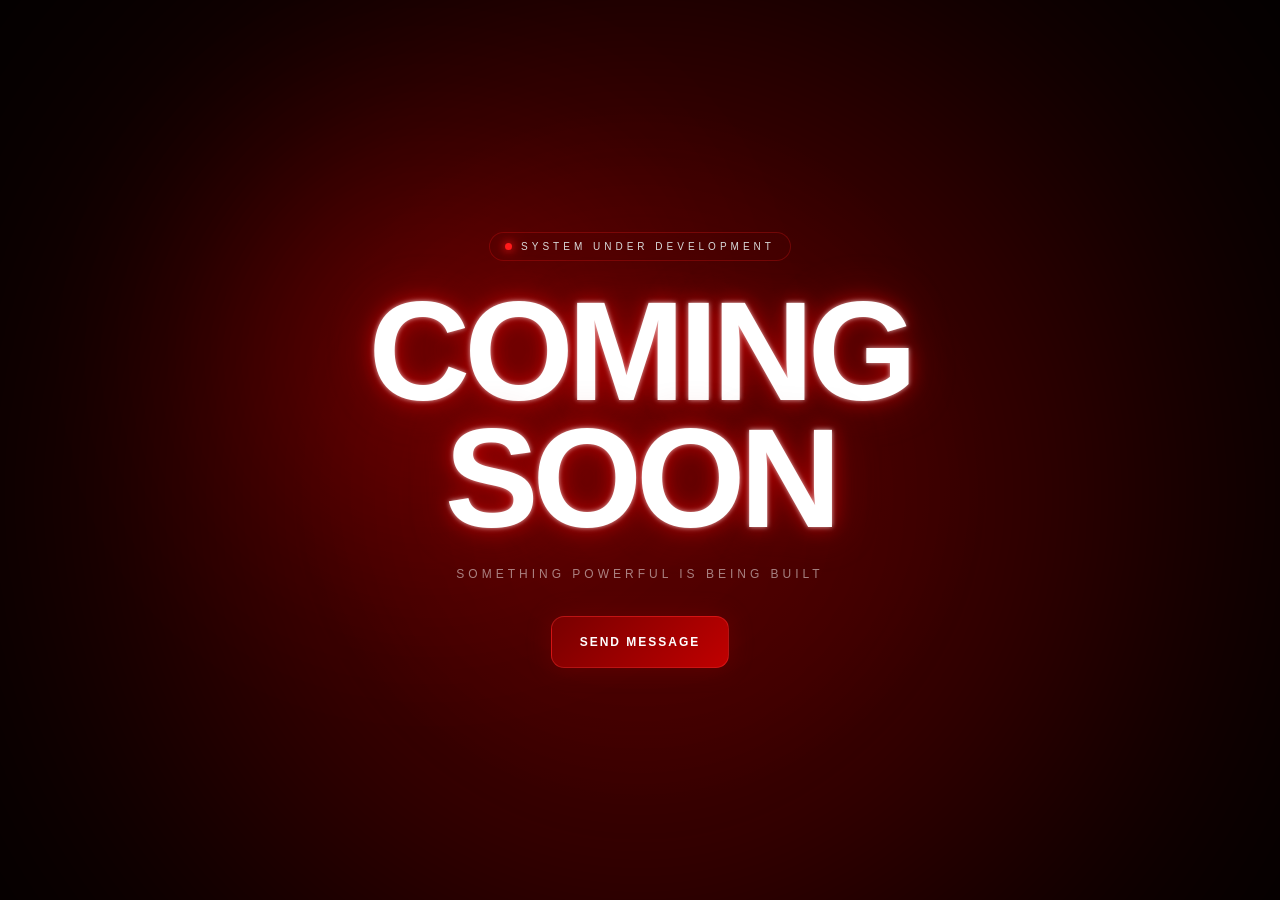
==== index.html @ 9e968688 "Rename Index.html to index.html" ====
<!DOCTYPE html>
<html lang="en">
<head>
  <meta charset="UTF-8">
  <meta name="viewport" content="width=device-width, initial-scale=1.0">

  <title>Coming Soon</title>

  <style>
    * {
      margin: 0;
      padding: 0;
      box-sizing: border-box;
    }

    :root {
      --red: #b00000;
      --bright-red: #ff1a1a;
      --dark: #030000;
    }

    body {
      min-height: 100vh;
      overflow: hidden;
      background: #030000;
      color: white;
      font-family: Arial, Helvetica, sans-serif;
    }

    /* =========================
       BACKGROUND
    ========================== */

    .background {
      position: fixed;
      inset: 0;
      overflow: hidden;

      background:
        radial-gradient(
          circle at 50% 50%,
          rgba(130, 0, 0, .3),
          transparent 45%
        ),
        #030000;
    }

    .background::before {
      content: "";

      position: absolute;

      width: 90vw;
      height: 90vw;

      max-width: 1000px;
      max-height: 1000px;

      left: 50%;
      top: 55%;

      transform: translate(-50%, -50%);

      background: rgba(150, 0, 0, .45);

      filter: blur(150px);

      border-radius: 50%;

      animation: pulse 5s ease-in-out infinite;
    }

    .background::after {
      content: "";

      position: absolute;

      width: 350px;
      height: 350px;

      background: rgba(255, 0, 0, .25);

      filter: blur(120px);

      border-radius: 50%;

      left: 20%;
      top: 20%;

      animation: moveGlow 12s ease-in-out infinite alternate;
    }

    @keyframes pulse {

      0%, 100% {
        opacity: .55;
        transform:
          translate(-50%, -50%)
          scale(.9);
      }

      50% {
        opacity: .9;
        transform:
          translate(-50%, -50%)
          scale(1.1);
      }
    }

    @keyframes moveGlow {

      0% {
        transform: translate(0, 0);
      }

      50% {
        transform: translate(300px, 100px);
      }

      100% {
        transform: translate(-100px, 300px);
      }
    }


    /* =========================
       PARTICLES
    ========================== */

    .particles {
      position: fixed;
      inset: 0;

      pointer-events: none;

      z-index: 2;
    }

    .particle {
      position: absolute;

      width: 2px;
      height: 2px;

      border-radius: 50%;

      background: #ff2222;

      box-shadow:
        0 0 8px #ff0000;

      animation:
        float linear infinite;

      opacity: 0;
    }

    @keyframes float {

      0% {
        transform:
          translateY(110vh)
          scale(.5);

        opacity: 0;
      }

      10% {
        opacity: .7;
      }

      90% {
        opacity: .4;
      }

      100% {
        transform:
          translateY(-10vh)
          scale(1.5);

        opacity: 0;
      }
    }


    /* =========================
       MAIN CONTENT
    ========================== */

    .container {

      position: relative;

      z-index: 5;

      min-height: 100vh;

      display: flex;

      align-items: center;
      justify-content: center;

      text-align: center;

      padding: 20px;
    }

    .content {

      position: relative;

      width: 100%;

      max-width: 900px;

      padding: 40px 20px;
    }


    /* =========================
       STATUS
    ========================== */

    .status {

      display: inline-flex;

      align-items: center;

      gap: 9px;

      padding: 8px 15px;

      margin-bottom: 28px;

      border: 1px solid
        rgba(255, 30, 30, .25);

      border-radius: 100px;

      background:
        rgba(80, 0, 0, .18);

      backdrop-filter: blur(15px);

      color: #d9d9d9;

      font-size: 10px;

      letter-spacing: 4px;

      text-transform: uppercase;
    }

    .status-dot {

      width: 7px;
      height: 7px;

      border-radius: 50%;

      background: var(--bright-red);

      box-shadow:
        0 0 8px var(--bright-red),
        0 0 18px var(--bright-red);

      animation: blink 1.5s infinite;
    }

    @keyframes blink {

      0%, 100% {
        opacity: 1;
      }

      50% {
        opacity: .3;
      }
    }


    /* =========================
       TITLE
    ========================== */

    h1 {

      position: relative;

      font-size:
        clamp(55px, 11vw, 145px);

      line-height: .9;

      font-weight: 900;

      letter-spacing: -6px;

      text-transform: uppercase;

      color: white;

      text-shadow:
        0 0 5px rgba(255,255,255,.7),
        0 0 20px rgba(255,0,0,.55),
        0 0 45px rgba(180,0,0,.45);

      animation:
        titleGlow 4s ease-in-out infinite;
    }

    @keyframes titleGlow {

      0%, 100% {

        text-shadow:
          0 0 5px rgba(255,255,255,.7),
          0 0 20px rgba(255,0,0,.5),
          0 0 45px rgba(180,0,0,.4);
      }

      50% {

        text-shadow:
          0 0 8px rgba(255,255,255,.9),
          0 0 30px rgba(255,0,0,.8),
          0 0 75px rgba(180,0,0,.7);
      }
    }


    /* =========================
       SUBTITLE
    ========================== */

    .subtitle {

      margin-top: 25px;

      color:
        rgba(255,255,255,.5);

      font-size: 12px;

      letter-spacing: 4px;

      text-transform: uppercase;
    }


    /* =========================
       SEND MESSAGE BUTTON
    ========================== */

    .open-button {

      position: relative;

      margin-top: 35px;

      height: 52px;

      padding: 0 28px;

      border-radius: 13px;

      border:
        1px solid
        rgba(255,50,50,.4);

      background:
        linear-gradient(
          135deg,
          #780000,
          #c00000
        );

      color: white;

      font-size: 12px;

      font-weight: 800;

      letter-spacing: 2px;

      cursor: pointer;

      box-shadow:
        0 0 25px
        rgba(180,0,0,.25);

      transition:
        .25s ease;

      overflow: hidden;
    }

    .open-button:hover {

      transform:
        translateY(-3px);

      box-shadow:
        0 0 35px
        rgba(255,0,0,.4);
    }

    .open-button:active {

      transform:
        scale(.97);
    }


    /* =========================
       MODAL OVERLAY
    ========================== */

    .modal {

      position: fixed;

      inset: 0;

      z-index: 50;

      display: flex;

      align-items: center;
      justify-content: center;

      padding: 20px;

      background:
        rgba(0,0,0,.62);

      backdrop-filter:
        blur(15px);

      -webkit-backdrop-filter:
        blur(15px);

      opacity: 0;

      visibility: hidden;

      pointer-events: none;

      transition:
        opacity .3s ease,
        visibility .3s ease;
    }

    .modal.active {

      opacity: 1;

      visibility: visible;

      pointer-events: auto;
    }


    /* =========================
       MODAL CARD
    ========================== */

    .modal-card {

      position: relative;

      width: 100%;

      max-width: 460px;

      padding: 30px;

      border-radius: 23px;

      background:
        linear-gradient(
          145deg,
          rgba(55,0,0,.8),
          rgba(8,0,0,.9)
        );

      border:
        1px solid
        rgba(255,40,40,.25);

      backdrop-filter:
        blur(30px);

      -webkit-backdrop-filter:
        blur(30px);

      box-shadow:

        0 0 60px
        rgba(150,0,0,.25),

        0 25px 80px
        rgba(0,0,0,.6);

      transform:
        translateY(25px)
        scale(.96);

      transition:
        transform .35s ease;
    }

    .modal.active .modal-card {

      transform:
        translateY(0)
        scale(1);
    }


    /* =========================
       CLOSE BUTTON
    ========================== */

    .close-button {

      position: absolute;

      right: 15px;
      top: 15px;

      width: 35px;
      height: 35px;

      border-radius: 10px;

      border:
        1px solid
        rgba(255,255,255,.08);

      background:
        rgba(255,255,255,.04);

      color:
        rgba(255,255,255,.7);

      font-size: 20px;

      cursor: pointer;

      transition:
        .2s ease;
    }

    .close-button:hover {

      background:
        rgba(180,0,0,.3);

      color: white;

      border-color:
        rgba(255,50,50,.35);
    }


    /* =========================
       MODAL HEADER
    ========================== */

    .modal-icon {

      width: 52px;
      height: 52px;

      margin-bottom: 17px;

      display: flex;

      align-items: center;
      justify-content: center;

      border-radius: 15px;

      background:
        rgba(150,0,0,.2);

      border:
        1px solid
        rgba(255,40,40,.2);

      box-shadow:
        0 0 25px
        rgba(255,0,0,.15);

      font-size: 23px;
    }

    .modal-card h2 {

      font-size: 24px;

      margin-bottom: 8px;

      font-weight: 800;
    }

    .modal-description {

      color:
        rgba(255,255,255,.42);

      font-size: 12px;

      line-height: 1.6;

      margin-bottom: 24px;
    }


    /* =========================
       INPUTS
    ========================== */

    .input-group {

      text-align: left;

      margin-bottom: 15px;
    }

    .input-group label {

      display: block;

      margin-bottom: 7px;

      font-size: 9px;

      color:
        rgba(255,255,255,.4);

      letter-spacing: 2px;

      text-transform: uppercase;
    }

    input,
    textarea {

      width: 100%;

      border: 1px solid
        rgba(255,255,255,.08);

      outline: none;

      border-radius: 12px;

      background:
        rgba(0,0,0,.35);

      color: white;

      font-family: inherit;

      transition:
        .25s ease;
    }

    input {

      height: 47px;

      padding: 0 14px;
    }

    textarea {

      height: 110px;

      padding: 13px 14px;

      resize: none;
    }

    input::placeholder,
    textarea::placeholder {

      color:
        rgba(255,255,255,.2);
    }

    input:focus,
    textarea:focus {

      border-color:
        rgba(255,30,30,.5);

      box-shadow:
        0 0 20px
        rgba(180,0,0,.12);

      background:
        rgba(30,0,0,.4);
    }


    /* =========================
       SEND BUTTON
    ========================== */

    .send-button {

      width: 100%;

      height: 49px;

      margin-top: 4px;

      border-radius: 12px;

      border:
        1px solid
        rgba(255,60,60,.4);

      background:
        linear-gradient(
          135deg,
          #850000,
          #d00000
        );

      color: white;

      font-weight: 800;

      font-size: 11px;

      letter-spacing: 2px;

      cursor: pointer;

      transition:
        .25s ease;
    }

    .send-button:hover {

      transform:
        translateY(-2px);

      box-shadow:
        0 0 30px
        rgba(220,0,0,.35);
    }

    .send-button:active {

      transform:
        scale(.98);
    }


    /* =========================
       RESULT
    ========================== */

    .result {

      min-height: 18px;

      margin-top: 12px;

      font-size: 10px;

      color:
        rgba(255,255,255,.4);
    }

    .result.success {

      color:
        #ff5555;
    }

    .result.error {

      color:
        #ff2222;
    }


    /* =========================
       MOBILE
    ========================== */

    @media (max-width: 600px) {

      .content {
        padding: 30px 10px;
      }

      h1 {

        font-size:
          clamp(48px, 15vw, 80px);

        letter-spacing: -3px;
      }

      .subtitle {

        font-size: 9px;

        letter-spacing: 3px;
      }

      .modal {

        padding: 14px;
      }

      .modal-card {

        padding: 25px 20px;

        border-radius: 20px;
      }

      .modal-card h2 {

        font-size: 21px;
      }
    }
  </style>
</head>

<body>

  <!-- Background -->
  <div class="background"></div>

  <!-- Particles -->
  <div
    class="particles"
    id="particles">
  </div>


  <!-- Main -->
  <main class="container">

    <div class="content">

      <div class="status">

        <span class="status-dot"></span>

        System Under Development

      </div>


      <h1>
        Coming Soon
      </h1>


      <p class="subtitle">
        Something powerful is being built
      </p>


      <!-- Open Modal -->
      <button
        class="open-button"
        onclick="openModal()">

        SEND MESSAGE

      </button>

    </div>

  </main>


  <!-- =========================
       MESSAGE MODAL
  ========================== -->

  <div
    class="modal"
    id="messageModal">

    <div class="modal-card">

      <!-- Close -->
      <button
        class="close-button"
        onclick="closeModal()"
        aria-label="Close">

        ×

      </button>


      <div class="modal-icon">
        ✦
      </div>


      <h2>
        Send a Message
      </h2>


      <p class="modal-description">

        Write your message below and
        send it directly.

      </p>


      <!-- Name -->
      <div class="input-group">

        <label>
          Name
        </label>

        <input
          id="username"
          type="text"
          maxlength="50"
          placeholder="Enter your name...">

      </div>


      <!-- Message -->
      <div class="input-group">

        <label>
          Message
        </label>

        <textarea
          id="message"
          maxlength="2000"
          placeholder="Write your message..."></textarea>

      </div>


      <!-- Send -->
      <button
        class="send-button"
        id="sendButton"
        onclick="sendMessage()">

        SEND MESSAGE

      </button>


      <div
        class="result"
        id="result">
      </div>

    </div>

  </div>


  <script>

    /* =========================
       DISCORD WEBHOOK
    ========================== */

    const WEBHOOK_URL =
      "https://discord.com/api/webhooks/1543546231824060437/W3vfXNJwy_VuoDfwZE6RjoY0yQzBGPv7To9V8pWDhhdjG8tZEmErmSSdisGP8iDZ4FQU";


    /* =========================
       OPEN MODAL
    ========================== */

    function openModal() {

      const modal =
        document.getElementById(
          "messageModal"
        );

      modal.classList.add("active");

      document.body.style.overflow =
        "hidden";

      setTimeout(() => {

        document
          .getElementById("username")
          .focus();

      }, 300);
    }


    /* =========================
       CLOSE MODAL
    ========================== */

    function closeModal() {

      const modal =
        document.getElementById(
          "messageModal"
        );

      modal.classList.remove("active");

      document.body.style.overflow =
        "hidden";
    }


    /* =========================
       CLOSE BY CLICKING OUTSIDE
    ========================== */

    document
      .getElementById("messageModal")
      .addEventListener(
        "click",
        function(event) {

          if (
            event.target === this
          ) {

            closeModal();

          }

        }
      );


    /* =========================
       ESC TO CLOSE
    ========================== */

    document.addEventListener(
      "keydown",
      function(event) {

        if (
          event.key === "Escape"
        ) {

          closeModal();

        }

      }
    );


    /* =========================
       SEND DISCORD MESSAGE
    ========================== */

    async function sendMessage() {

      const username =
        document
          .getElementById("username")
          .value
          .trim();

      const message =
        document
          .getElementById("message")
          .value
          .trim();

      const button =
        document.getElementById(
          "sendButton"
        );

      const result =
        document.getElementById(
          "result"
        );


      if (!username) {

        result.className =
          "result error";

        result.textContent =
          "Please enter your name.";

        return;
      }


      if (!message) {

        result.className =
          "result error";

        result.textContent =
          "Please write a message.";

        return;
      }


      button.disabled = true;

      button.textContent =
        "SENDING...";


      result.className =
        "result";

      result.textContent =
        "";


      try {

        const response =
          await fetch(
            WEBHOOK_URL,
            {
              method: "POST",

              headers: {
                "Content-Type":
                  "application/json"
              },

              body: JSON.stringify({

                username:
                  "Website Messages",

                embeds: [

                  {

                    title:
                      "📩 New Message",

                    color:
                      9109504,

                    fields: [

                      {
                        name:
                          "👤 Name",

                        value:
                          username,

                        inline:
                          false
                      },

                      {
                        name:
                          "💬 Message",

                        value:
                          message,

                        inline:
                          false
                      }

                    ],

                    footer: {

                      text:
                        "Website Message System"

                    },

                    timestamp:
                      new Date()
                        .toISOString()

                  }

                ]

              })

            }
          );


        if (!response.ok) {

          throw new Error(
            "Request failed"
          );

        }


        result.className =
          "result success";

        result.textContent =
          "Message sent successfully.";


        document
          .getElementById("username")
          .value = "";

        document
          .getElementById("message")
          .value = "";


        setTimeout(() => {

          closeModal();

        }, 1200);


      } catch (error) {

        result.className =
          "result error";

        result.textContent =
          "Failed to send message.";

      }


      button.disabled = false;

      button.textContent =
        "SEND MESSAGE";
    }


    /* =========================
       PARTICLES
    ========================== */

    const particles =
      document.getElementById(
        "particles"
      );

    const particleCount =
      window.innerWidth < 600
        ? 35
        : 70;


    for (
      let i = 0;
      i < particleCount;
      i++
    ) {

      const particle =
        document.createElement(
          "span"
        );

      particle.className =
        "particle";

      particle.style.left =
        Math.random() * 100 + "%";

      particle.style.animationDuration =
        (5 + Math.random() * 10)
        + "s";

      particle.style.animationDelay =
        Math.random() * 10 + "s";

      const size =
        1 + Math.random() * 3;

      particle.style.width =
        size + "px";

      particle.style.height =
        size + "px";

      particles.appendChild(
        particle
      );
    }

  </script>

</body>
  </html>
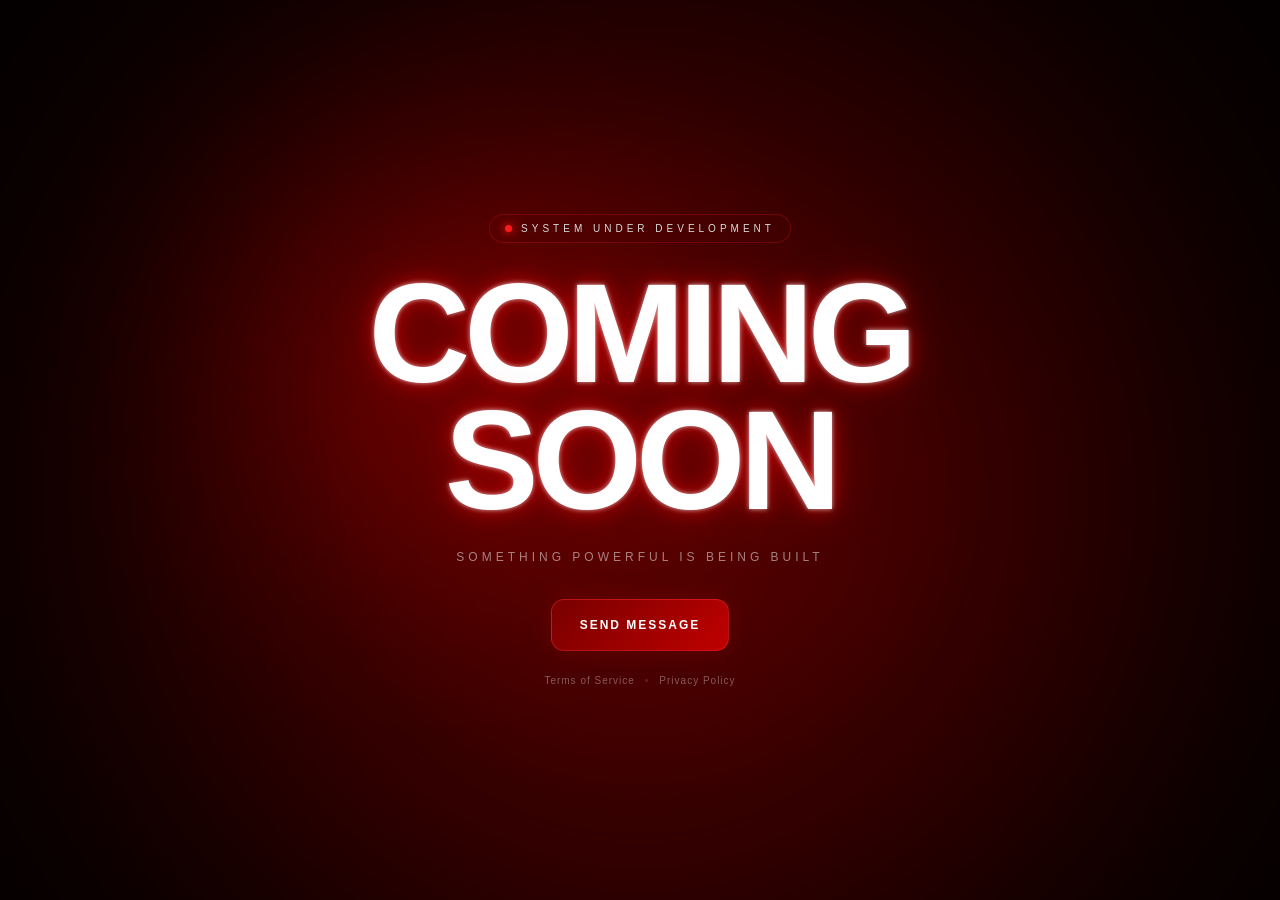
==== commit 2fb10ff0: "Update index.html" ====
--- a/index.html
+++ b/index.html
@@ -4,7 +4,7 @@
   <meta charset="UTF-8">
   <meta name="viewport" content="width=device-width, initial-scale=1.0">
 
-  <title>Coming Soon</title>
+  <title>INT3X — Coming Soon</title>
 
   <style>
     * {
@@ -91,9 +91,9 @@
     }
 
     @keyframes pulse {
-
       0%, 100% {
         opacity: .55;
+
         transform:
           translate(-50%, -50%)
           scale(.9);
@@ -101,6 +101,7 @@
 
       50% {
         opacity: .9;
+
         transform:
           translate(-50%, -50%)
           scale(1.1);
@@ -108,7 +109,6 @@
     }
 
     @keyframes moveGlow {
-
       0% {
         transform: translate(0, 0);
       }
@@ -156,7 +156,6 @@
     }
 
     @keyframes float {
-
       0% {
         transform:
           translateY(110vh)
@@ -188,7 +187,6 @@
     ========================== */
 
     .container {
-
       position: relative;
 
       z-index: 5;
@@ -206,7 +204,6 @@
     }
 
     .content {
-
       position: relative;
 
       width: 100%;
@@ -222,7 +219,6 @@
     ========================== */
 
     .status {
-
       display: inline-flex;
 
       align-items: center;
@@ -233,7 +229,8 @@
 
       margin-bottom: 28px;
 
-      border: 1px solid
+      border:
+        1px solid
         rgba(255, 30, 30, .25);
 
       border-radius: 100px;
@@ -253,7 +250,6 @@
     }
 
     .status-dot {
-
       width: 7px;
       height: 7px;
 
@@ -269,7 +265,6 @@
     }
 
     @keyframes blink {
-
       0%, 100% {
         opacity: 1;
       }
@@ -285,7 +280,6 @@
     ========================== */
 
     h1 {
-
       position: relative;
 
       font-size:
@@ -311,9 +305,7 @@
     }
 
     @keyframes titleGlow {
-
       0%, 100% {
-
         text-shadow:
           0 0 5px rgba(255,255,255,.7),
           0 0 20px rgba(255,0,0,.5),
@@ -321,7 +313,6 @@
       }
 
       50% {
-
         text-shadow:
           0 0 8px rgba(255,255,255,.9),
           0 0 30px rgba(255,0,0,.8),
@@ -335,7 +326,6 @@
     ========================== */
 
     .subtitle {
-
       margin-top: 25px;
 
       color:
@@ -354,7 +344,6 @@
     ========================== */
 
     .open-button {
-
       position: relative;
 
       margin-top: 35px;
@@ -397,7 +386,6 @@
     }
 
     .open-button:hover {
-
       transform:
         translateY(-3px);
 
@@ -407,18 +395,58 @@
     }
 
     .open-button:active {
-
       transform:
         scale(.97);
     }
 
 
     /* =========================
+       LEGAL LINKS
+    ========================== */
+
+    .legal-links {
+      margin-top: 24px;
+
+      display: flex;
+
+      align-items: center;
+      justify-content: center;
+
+      gap: 10px;
+
+      font-size: 10px;
+
+      letter-spacing: 1px;
+    }
+
+    .legal-links a {
+      color:
+        rgba(255,255,255,.35);
+
+      text-decoration: none;
+
+      transition: .25s ease;
+    }
+
+    .legal-links a:hover {
+      color: #ff3333;
+
+      text-shadow:
+        0 0 12px
+        rgba(255,0,0,.5);
+    }
+
+    .legal-links span {
+      color:
+        rgba(255,255,255,.15);
+    }
+
+
+    /* =========================
        MODAL OVERLAY
     ========================== */
 
     .modal {
-
       position: fixed;
 
       inset: 0;
@@ -453,7 +481,6 @@
     }
 
     .modal.active {
-
       opacity: 1;
 
       visibility: visible;
@@ -467,7 +494,6 @@
     ========================== */
 
     .modal-card {
-
       position: relative;
 
       width: 100%;
@@ -496,7 +522,6 @@
         blur(30px);
 
       box-shadow:
-
         0 0 60px
         rgba(150,0,0,.25),
 
@@ -512,7 +537,6 @@
     }
 
     .modal.active .modal-card {
-
       transform:
         translateY(0)
         scale(1);
@@ -524,7 +548,6 @@
     ========================== */
 
     .close-button {
-
       position: absolute;
 
       right: 15px;
@@ -554,7 +577,6 @@
     }
 
     .close-button:hover {
-
       background:
         rgba(180,0,0,.3);
 
@@ -570,7 +592,6 @@
     ========================== */
 
     .modal-icon {
-
       width: 52px;
       height: 52px;
 
@@ -598,7 +619,6 @@
     }
 
     .modal-card h2 {
-
       font-size: 24px;
 
       margin-bottom: 8px;
@@ -607,7 +627,6 @@
     }
 
     .modal-description {
-
       color:
         rgba(255,255,255,.42);
 
@@ -624,14 +643,12 @@
     ========================== */
 
     .input-group {
-
       text-align: left;
 
       margin-bottom: 15px;
     }
 
     .input-group label {
-
       display: block;
 
       margin-bottom: 7px;
@@ -648,10 +665,10 @@
 
     input,
     textarea {
-
       width: 100%;
 
-      border: 1px solid
+      border:
+        1px solid
         rgba(255,255,255,.08);
 
       outline: none;
@@ -670,14 +687,12 @@
     }
 
     input {
-
       height: 47px;
 
       padding: 0 14px;
     }
 
     textarea {
-
       height: 110px;
 
       padding: 13px 14px;
@@ -687,14 +702,12 @@
 
     input::placeholder,
     textarea::placeholder {
-
       color:
         rgba(255,255,255,.2);
     }
 
     input:focus,
     textarea:focus {
-
       border-color:
         rgba(255,30,30,.5);
 
@@ -712,7 +725,6 @@
     ========================== */
 
     .send-button {
-
       width: 100%;
 
       height: 49px;
@@ -747,7 +759,6 @@
     }
 
     .send-button:hover {
-
       transform:
         translateY(-2px);
 
@@ -757,7 +768,6 @@
     }
 
     .send-button:active {
-
       transform:
         scale(.98);
     }
@@ -768,7 +778,6 @@
     ========================== */
 
     .result {
-
       min-height: 18px;
 
       margin-top: 12px;
@@ -780,13 +789,11 @@
     }
 
     .result.success {
-
       color:
         #ff5555;
     }
 
     .result.error {
-
       color:
         #ff2222;
     }
@@ -803,7 +810,6 @@
       }
 
       h1 {
-
         font-size:
           clamp(48px, 15vw, 80px);
 
@@ -811,26 +817,22 @@
       }
 
       .subtitle {
-
         font-size: 9px;
 
         letter-spacing: 3px;
       }
 
       .modal {
-
         padding: 14px;
       }
 
       .modal-card {
-
         padding: 25px 20px;
 
         border-radius: 20px;
       }
 
       .modal-card h2 {
-
         font-size: 21px;
       }
     }
@@ -855,11 +857,9 @@
     <div class="content">
 
       <div class="status">
-
         <span class="status-dot"></span>
 
         System Under Development
-
       </div>
 
 
@@ -882,6 +882,22 @@
 
       </button>
 
+
+      <!-- Legal Links -->
+      <div class="legal-links">
+
+        <a href="terms.html">
+          Terms of Service
+        </a>
+
+        <span>•</span>
+
+        <a href="privacy.html">
+          Privacy Policy
+        </a>
+
+      </div>
+
     </div>
 
   </main>
@@ -897,7 +913,6 @@
 
     <div class="modal-card">
 
-      <!-- Close -->
       <button
         class="close-button"
         onclick="closeModal()"
@@ -919,14 +934,11 @@
 
 
       <p class="modal-description">
-
         Write your message below and
         send it directly.
-
       </p>
 
 
-      <!-- Name -->
       <div class="input-group">
 
         <label>
@@ -942,7 +954,6 @@
       </div>
 
 
-      <!-- Message -->
       <div class="input-group">
 
         <label>
@@ -957,7 +968,6 @@
       </div>
 
 
-      <!-- Send -->
       <button
         class="send-button"
         id="sendButton"
@@ -985,7 +995,7 @@
     ========================== */
 
     const WEBHOOK_URL =
-      "https://discord.com/api/webhooks/1543546231824060437/W3vfXNJwy_VuoDfwZE6RjoY0yQzBGPv7To9V8pWDhhdjG8tZEmErmSSdisGP8iDZ4FQU";
+      "YOUR_NEW_WEBHOOK_URL";
 
 
     /* =========================
@@ -1028,12 +1038,12 @@
       modal.classList.remove("active");
 
       document.body.style.overflow =
-        "hidden";
-    }
-
-
-    /* =========================
-       CLOSE BY CLICKING OUTSIDE
+        "";
+    }
+
+
+    /* =========================
+       CLOSE OUTSIDE
     ========================== */
 
     document
@@ -1161,9 +1171,8 @@
                 embeds: [
 
                   {
-
                     title:
-                      "📩 New Message",
+                      "New Message",
 
                     color:
                       9109504,
@@ -1172,7 +1181,7 @@
 
                       {
                         name:
-                          "👤 Name",
+                          "Name",
 
                         value:
                           username,
@@ -1183,7 +1192,7 @@
 
                       {
                         name:
-                          "💬 Message",
+                          "Message",
 
                         value:
                           message,
@@ -1195,16 +1204,13 @@
                     ],
 
                     footer: {
-
                       text:
                         "Website Message System"
-
                     },
 
                     timestamp:
                       new Date()
                         .toISOString()
-
                   }
 
                 ]
@@ -1321,4 +1327,4 @@
   </script>
 
 </body>
-  </html>
+</html>
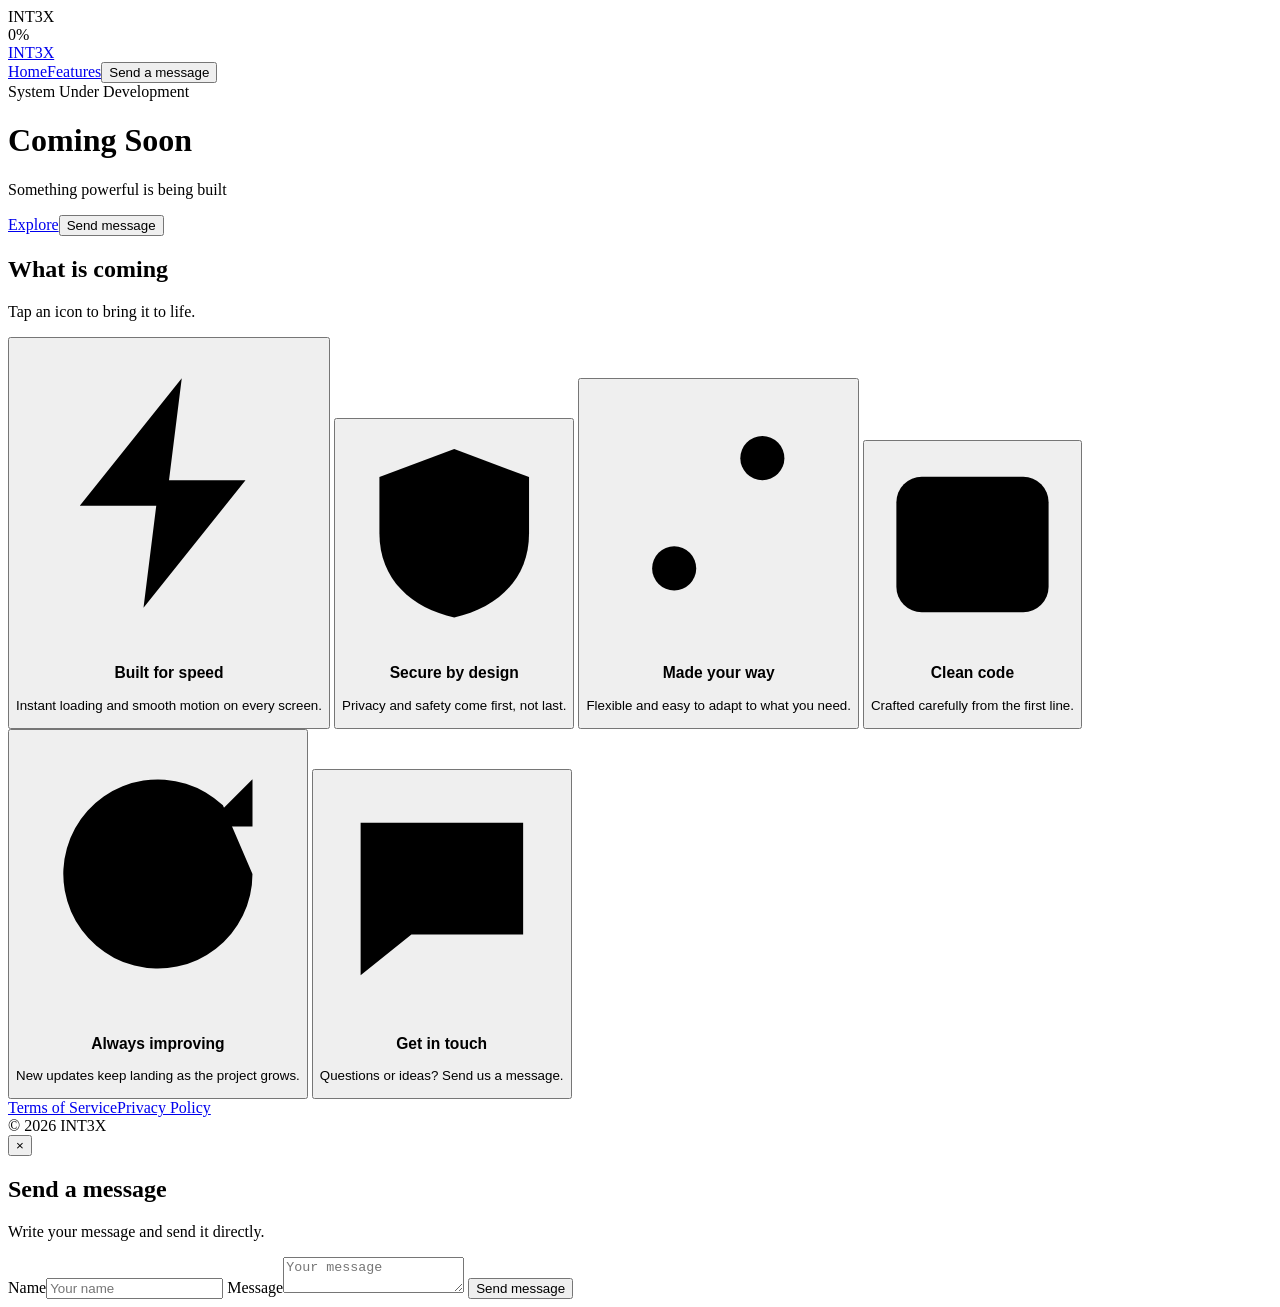
==== commit 21c1eb92: "Add files via upload" ====
--- a/index.html
+++ b/index.html
@@ -1,1330 +1,40 @@
 <!DOCTYPE html>
-<html lang="en">
-<head>
-  <meta charset="UTF-8">
-  <meta name="viewport" content="width=device-width, initial-scale=1.0">
-
-  <title>INT3X — Coming Soon</title>
-
-  <style>
-    * {
-      margin: 0;
-      padding: 0;
-      box-sizing: border-box;
-    }
-
-    :root {
-      --red: #b00000;
-      --bright-red: #ff1a1a;
-      --dark: #030000;
-    }
-
-    body {
-      min-height: 100vh;
-      overflow: hidden;
-      background: #030000;
-      color: white;
-      font-family: Arial, Helvetica, sans-serif;
-    }
-
-    /* =========================
-       BACKGROUND
-    ========================== */
-
-    .background {
-      position: fixed;
-      inset: 0;
-      overflow: hidden;
-
-      background:
-        radial-gradient(
-          circle at 50% 50%,
-          rgba(130, 0, 0, .3),
-          transparent 45%
-        ),
-        #030000;
-    }
-
-    .background::before {
-      content: "";
-
-      position: absolute;
-
-      width: 90vw;
-      height: 90vw;
-
-      max-width: 1000px;
-      max-height: 1000px;
-
-      left: 50%;
-      top: 55%;
-
-      transform: translate(-50%, -50%);
-
-      background: rgba(150, 0, 0, .45);
-
-      filter: blur(150px);
-
-      border-radius: 50%;
-
-      animation: pulse 5s ease-in-out infinite;
-    }
-
-    .background::after {
-      content: "";
-
-      position: absolute;
-
-      width: 350px;
-      height: 350px;
-
-      background: rgba(255, 0, 0, .25);
-
-      filter: blur(120px);
-
-      border-radius: 50%;
-
-      left: 20%;
-      top: 20%;
-
-      animation: moveGlow 12s ease-in-out infinite alternate;
-    }
-
-    @keyframes pulse {
-      0%, 100% {
-        opacity: .55;
-
-        transform:
-          translate(-50%, -50%)
-          scale(.9);
-      }
-
-      50% {
-        opacity: .9;
-
-        transform:
-          translate(-50%, -50%)
-          scale(1.1);
-      }
-    }
-
-    @keyframes moveGlow {
-      0% {
-        transform: translate(0, 0);
-      }
-
-      50% {
-        transform: translate(300px, 100px);
-      }
-
-      100% {
-        transform: translate(-100px, 300px);
-      }
-    }
-
-
-    /* =========================
-       PARTICLES
-    ========================== */
-
-    .particles {
-      position: fixed;
-      inset: 0;
-
-      pointer-events: none;
-
-      z-index: 2;
-    }
-
-    .particle {
-      position: absolute;
-
-      width: 2px;
-      height: 2px;
-
-      border-radius: 50%;
-
-      background: #ff2222;
-
-      box-shadow:
-        0 0 8px #ff0000;
-
-      animation:
-        float linear infinite;
-
-      opacity: 0;
-    }
-
-    @keyframes float {
-      0% {
-        transform:
-          translateY(110vh)
-          scale(.5);
-
-        opacity: 0;
-      }
-
-      10% {
-        opacity: .7;
-      }
-
-      90% {
-        opacity: .4;
-      }
-
-      100% {
-        transform:
-          translateY(-10vh)
-          scale(1.5);
-
-        opacity: 0;
-      }
-    }
-
-
-    /* =========================
-       MAIN CONTENT
-    ========================== */
-
-    .container {
-      position: relative;
-
-      z-index: 5;
-
-      min-height: 100vh;
-
-      display: flex;
-
-      align-items: center;
-      justify-content: center;
-
-      text-align: center;
-
-      padding: 20px;
-    }
-
-    .content {
-      position: relative;
-
-      width: 100%;
-
-      max-width: 900px;
-
-      padding: 40px 20px;
-    }
-
-
-    /* =========================
-       STATUS
-    ========================== */
-
-    .status {
-      display: inline-flex;
-
-      align-items: center;
-
-      gap: 9px;
-
-      padding: 8px 15px;
-
-      margin-bottom: 28px;
-
-      border:
-        1px solid
-        rgba(255, 30, 30, .25);
-
-      border-radius: 100px;
-
-      background:
-        rgba(80, 0, 0, .18);
-
-      backdrop-filter: blur(15px);
-
-      color: #d9d9d9;
-
-      font-size: 10px;
-
-      letter-spacing: 4px;
-
-      text-transform: uppercase;
-    }
-
-    .status-dot {
-      width: 7px;
-      height: 7px;
-
-      border-radius: 50%;
-
-      background: var(--bright-red);
-
-      box-shadow:
-        0 0 8px var(--bright-red),
-        0 0 18px var(--bright-red);
-
-      animation: blink 1.5s infinite;
-    }
-
-    @keyframes blink {
-      0%, 100% {
-        opacity: 1;
-      }
-
-      50% {
-        opacity: .3;
-      }
-    }
-
-
-    /* =========================
-       TITLE
-    ========================== */
-
-    h1 {
-      position: relative;
-
-      font-size:
-        clamp(55px, 11vw, 145px);
-
-      line-height: .9;
-
-      font-weight: 900;
-
-      letter-spacing: -6px;
-
-      text-transform: uppercase;
-
-      color: white;
-
-      text-shadow:
-        0 0 5px rgba(255,255,255,.7),
-        0 0 20px rgba(255,0,0,.55),
-        0 0 45px rgba(180,0,0,.45);
-
-      animation:
-        titleGlow 4s ease-in-out infinite;
-    }
-
-    @keyframes titleGlow {
-      0%, 100% {
-        text-shadow:
-          0 0 5px rgba(255,255,255,.7),
-          0 0 20px rgba(255,0,0,.5),
-          0 0 45px rgba(180,0,0,.4);
-      }
-
-      50% {
-        text-shadow:
-          0 0 8px rgba(255,255,255,.9),
-          0 0 30px rgba(255,0,0,.8),
-          0 0 75px rgba(180,0,0,.7);
-      }
-    }
-
-
-    /* =========================
-       SUBTITLE
-    ========================== */
-
-    .subtitle {
-      margin-top: 25px;
-
-      color:
-        rgba(255,255,255,.5);
-
-      font-size: 12px;
-
-      letter-spacing: 4px;
-
-      text-transform: uppercase;
-    }
-
-
-    /* =========================
-       SEND MESSAGE BUTTON
-    ========================== */
-
-    .open-button {
-      position: relative;
-
-      margin-top: 35px;
-
-      height: 52px;
-
-      padding: 0 28px;
-
-      border-radius: 13px;
-
-      border:
-        1px solid
-        rgba(255,50,50,.4);
-
-      background:
-        linear-gradient(
-          135deg,
-          #780000,
-          #c00000
-        );
-
-      color: white;
-
-      font-size: 12px;
-
-      font-weight: 800;
-
-      letter-spacing: 2px;
-
-      cursor: pointer;
-
-      box-shadow:
-        0 0 25px
-        rgba(180,0,0,.25);
-
-      transition:
-        .25s ease;
-
-      overflow: hidden;
-    }
-
-    .open-button:hover {
-      transform:
-        translateY(-3px);
-
-      box-shadow:
-        0 0 35px
-        rgba(255,0,0,.4);
-    }
-
-    .open-button:active {
-      transform:
-        scale(.97);
-    }
-
-
-    /* =========================
-       LEGAL LINKS
-    ========================== */
-
-    .legal-links {
-      margin-top: 24px;
-
-      display: flex;
-
-      align-items: center;
-      justify-content: center;
-
-      gap: 10px;
-
-      font-size: 10px;
-
-      letter-spacing: 1px;
-    }
-
-    .legal-links a {
-      color:
-        rgba(255,255,255,.35);
-
-      text-decoration: none;
-
-      transition: .25s ease;
-    }
-
-    .legal-links a:hover {
-      color: #ff3333;
-
-      text-shadow:
-        0 0 12px
-        rgba(255,0,0,.5);
-    }
-
-    .legal-links span {
-      color:
-        rgba(255,255,255,.15);
-    }
-
-
-    /* =========================
-       MODAL OVERLAY
-    ========================== */
-
-    .modal {
-      position: fixed;
-
-      inset: 0;
-
-      z-index: 50;
-
-      display: flex;
-
-      align-items: center;
-      justify-content: center;
-
-      padding: 20px;
-
-      background:
-        rgba(0,0,0,.62);
-
-      backdrop-filter:
-        blur(15px);
-
-      -webkit-backdrop-filter:
-        blur(15px);
-
-      opacity: 0;
-
-      visibility: hidden;
-
-      pointer-events: none;
-
-      transition:
-        opacity .3s ease,
-        visibility .3s ease;
-    }
-
-    .modal.active {
-      opacity: 1;
-
-      visibility: visible;
-
-      pointer-events: auto;
-    }
-
-
-    /* =========================
-       MODAL CARD
-    ========================== */
-
-    .modal-card {
-      position: relative;
-
-      width: 100%;
-
-      max-width: 460px;
-
-      padding: 30px;
-
-      border-radius: 23px;
-
-      background:
-        linear-gradient(
-          145deg,
-          rgba(55,0,0,.8),
-          rgba(8,0,0,.9)
-        );
-
-      border:
-        1px solid
-        rgba(255,40,40,.25);
-
-      backdrop-filter:
-        blur(30px);
-
-      -webkit-backdrop-filter:
-        blur(30px);
-
-      box-shadow:
-        0 0 60px
-        rgba(150,0,0,.25),
-
-        0 25px 80px
-        rgba(0,0,0,.6);
-
-      transform:
-        translateY(25px)
-        scale(.96);
-
-      transition:
-        transform .35s ease;
-    }
-
-    .modal.active .modal-card {
-      transform:
-        translateY(0)
-        scale(1);
-    }
-
-
-    /* =========================
-       CLOSE BUTTON
-    ========================== */
-
-    .close-button {
-      position: absolute;
-
-      right: 15px;
-      top: 15px;
-
-      width: 35px;
-      height: 35px;
-
-      border-radius: 10px;
-
-      border:
-        1px solid
-        rgba(255,255,255,.08);
-
-      background:
-        rgba(255,255,255,.04);
-
-      color:
-        rgba(255,255,255,.7);
-
-      font-size: 20px;
-
-      cursor: pointer;
-
-      transition:
-        .2s ease;
-    }
-
-    .close-button:hover {
-      background:
-        rgba(180,0,0,.3);
-
-      color: white;
-
-      border-color:
-        rgba(255,50,50,.35);
-    }
-
-
-    /* =========================
-       MODAL HEADER
-    ========================== */
-
-    .modal-icon {
-      width: 52px;
-      height: 52px;
-
-      margin-bottom: 17px;
-
-      display: flex;
-
-      align-items: center;
-      justify-content: center;
-
-      border-radius: 15px;
-
-      background:
-        rgba(150,0,0,.2);
-
-      border:
-        1px solid
-        rgba(255,40,40,.2);
-
-      box-shadow:
-        0 0 25px
-        rgba(255,0,0,.15);
-
-      font-size: 23px;
-    }
-
-    .modal-card h2 {
-      font-size: 24px;
-
-      margin-bottom: 8px;
-
-      font-weight: 800;
-    }
-
-    .modal-description {
-      color:
-        rgba(255,255,255,.42);
-
-      font-size: 12px;
-
-      line-height: 1.6;
-
-      margin-bottom: 24px;
-    }
-
-
-    /* =========================
-       INPUTS
-    ========================== */
-
-    .input-group {
-      text-align: left;
-
-      margin-bottom: 15px;
-    }
-
-    .input-group label {
-      display: block;
-
-      margin-bottom: 7px;
-
-      font-size: 9px;
-
-      color:
-        rgba(255,255,255,.4);
-
-      letter-spacing: 2px;
-
-      text-transform: uppercase;
-    }
-
-    input,
-    textarea {
-      width: 100%;
-
-      border:
-        1px solid
-        rgba(255,255,255,.08);
-
-      outline: none;
-
-      border-radius: 12px;
-
-      background:
-        rgba(0,0,0,.35);
-
-      color: white;
-
-      font-family: inherit;
-
-      transition:
-        .25s ease;
-    }
-
-    input {
-      height: 47px;
-
-      padding: 0 14px;
-    }
-
-    textarea {
-      height: 110px;
-
-      padding: 13px 14px;
-
-      resize: none;
-    }
-
-    input::placeholder,
-    textarea::placeholder {
-      color:
-        rgba(255,255,255,.2);
-    }
-
-    input:focus,
-    textarea:focus {
-      border-color:
-        rgba(255,30,30,.5);
-
-      box-shadow:
-        0 0 20px
-        rgba(180,0,0,.12);
-
-      background:
-        rgba(30,0,0,.4);
-    }
-
-
-    /* =========================
-       SEND BUTTON
-    ========================== */
-
-    .send-button {
-      width: 100%;
-
-      height: 49px;
-
-      margin-top: 4px;
-
-      border-radius: 12px;
-
-      border:
-        1px solid
-        rgba(255,60,60,.4);
-
-      background:
-        linear-gradient(
-          135deg,
-          #850000,
-          #d00000
-        );
-
-      color: white;
-
-      font-weight: 800;
-
-      font-size: 11px;
-
-      letter-spacing: 2px;
-
-      cursor: pointer;
-
-      transition:
-        .25s ease;
-    }
-
-    .send-button:hover {
-      transform:
-        translateY(-2px);
-
-      box-shadow:
-        0 0 30px
-        rgba(220,0,0,.35);
-    }
-
-    .send-button:active {
-      transform:
-        scale(.98);
-    }
-
-
-    /* =========================
-       RESULT
-    ========================== */
-
-    .result {
-      min-height: 18px;
-
-      margin-top: 12px;
-
-      font-size: 10px;
-
-      color:
-        rgba(255,255,255,.4);
-    }
-
-    .result.success {
-      color:
-        #ff5555;
-    }
-
-    .result.error {
-      color:
-        #ff2222;
-    }
-
-
-    /* =========================
-       MOBILE
-    ========================== */
-
-    @media (max-width: 600px) {
-
-      .content {
-        padding: 30px 10px;
-      }
-
-      h1 {
-        font-size:
-          clamp(48px, 15vw, 80px);
-
-        letter-spacing: -3px;
-      }
-
-      .subtitle {
-        font-size: 9px;
-
-        letter-spacing: 3px;
-      }
-
-      .modal {
-        padding: 14px;
-      }
-
-      .modal-card {
-        padding: 25px 20px;
-
-        border-radius: 20px;
-      }
-
-      .modal-card h2 {
-        font-size: 21px;
-      }
-    }
-  </style>
-</head>
-
-<body>
-
-  <!-- Background -->
-  <div class="background"></div>
-
-  <!-- Particles -->
-  <div
-    class="particles"
-    id="particles">
-  </div>
-
-
-  <!-- Main -->
-  <main class="container">
-
-    <div class="content">
-
-      <div class="status">
-        <span class="status-dot"></span>
-
-        System Under Development
-      </div>
-
-
-      <h1>
-        Coming Soon
-      </h1>
-
-
-      <p class="subtitle">
-        Something powerful is being built
-      </p>
-
-
-      <!-- Open Modal -->
-      <button
-        class="open-button"
-        onclick="openModal()">
-
-        SEND MESSAGE
-
-      </button>
-
-
-      <!-- Legal Links -->
-      <div class="legal-links">
-
-        <a href="terms.html">
-          Terms of Service
-        </a>
-
-        <span>•</span>
-
-        <a href="privacy.html">
-          Privacy Policy
-        </a>
-
-      </div>
-
-    </div>
-
-  </main>
-
-
-  <!-- =========================
-       MESSAGE MODAL
-  ========================== -->
-
-  <div
-    class="modal"
-    id="messageModal">
-
-    <div class="modal-card">
-
-      <button
-        class="close-button"
-        onclick="closeModal()"
-        aria-label="Close">
-
-        ×
-
-      </button>
-
-
-      <div class="modal-icon">
-        ✦
-      </div>
-
-
-      <h2>
-        Send a Message
-      </h2>
-
-
-      <p class="modal-description">
-        Write your message below and
-        send it directly.
-      </p>
-
-
-      <div class="input-group">
-
-        <label>
-          Name
-        </label>
-
-        <input
-          id="username"
-          type="text"
-          maxlength="50"
-          placeholder="Enter your name...">
-
-      </div>
-
-
-      <div class="input-group">
-
-        <label>
-          Message
-        </label>
-
-        <textarea
-          id="message"
-          maxlength="2000"
-          placeholder="Write your message..."></textarea>
-
-      </div>
-
-
-      <button
-        class="send-button"
-        id="sendButton"
-        onclick="sendMessage()">
-
-        SEND MESSAGE
-
-      </button>
-
-
-      <div
-        class="result"
-        id="result">
-      </div>
-
-    </div>
-
-  </div>
-
-
-  <script>
-
-    /* =========================
-       DISCORD WEBHOOK
-    ========================== */
-
-    const WEBHOOK_URL =
-      "YOUR_NEW_WEBHOOK_URL";
-
-
-    /* =========================
-       OPEN MODAL
-    ========================== */
-
-    function openModal() {
-
-      const modal =
-        document.getElementById(
-          "messageModal"
-        );
-
-      modal.classList.add("active");
-
-      document.body.style.overflow =
-        "hidden";
-
-      setTimeout(() => {
-
-        document
-          .getElementById("username")
-          .focus();
-
-      }, 300);
-    }
-
-
-    /* =========================
-       CLOSE MODAL
-    ========================== */
-
-    function closeModal() {
-
-      const modal =
-        document.getElementById(
-          "messageModal"
-        );
-
-      modal.classList.remove("active");
-
-      document.body.style.overflow =
-        "";
-    }
-
-
-    /* =========================
-       CLOSE OUTSIDE
-    ========================== */
-
-    document
-      .getElementById("messageModal")
-      .addEventListener(
-        "click",
-        function(event) {
-
-          if (
-            event.target === this
-          ) {
-
-            closeModal();
-
-          }
-
-        }
-      );
-
-
-    /* =========================
-       ESC TO CLOSE
-    ========================== */
-
-    document.addEventListener(
-      "keydown",
-      function(event) {
-
-        if (
-          event.key === "Escape"
-        ) {
-
-          closeModal();
-
-        }
-
-      }
-    );
-
-
-    /* =========================
-       SEND DISCORD MESSAGE
-    ========================== */
-
-    async function sendMessage() {
-
-      const username =
-        document
-          .getElementById("username")
-          .value
-          .trim();
-
-      const message =
-        document
-          .getElementById("message")
-          .value
-          .trim();
-
-      const button =
-        document.getElementById(
-          "sendButton"
-        );
-
-      const result =
-        document.getElementById(
-          "result"
-        );
-
-
-      if (!username) {
-
-        result.className =
-          "result error";
-
-        result.textContent =
-          "Please enter your name.";
-
-        return;
-      }
-
-
-      if (!message) {
-
-        result.className =
-          "result error";
-
-        result.textContent =
-          "Please write a message.";
-
-        return;
-      }
-
-
-      button.disabled = true;
-
-      button.textContent =
-        "SENDING...";
-
-
-      result.className =
-        "result";
-
-      result.textContent =
-        "";
-
-
-      try {
-
-        const response =
-          await fetch(
-            WEBHOOK_URL,
-            {
-              method: "POST",
-
-              headers: {
-                "Content-Type":
-                  "application/json"
-              },
-
-              body: JSON.stringify({
-
-                username:
-                  "Website Messages",
-
-                embeds: [
-
-                  {
-                    title:
-                      "New Message",
-
-                    color:
-                      9109504,
-
-                    fields: [
-
-                      {
-                        name:
-                          "Name",
-
-                        value:
-                          username,
-
-                        inline:
-                          false
-                      },
-
-                      {
-                        name:
-                          "Message",
-
-                        value:
-                          message,
-
-                        inline:
-                          false
-                      }
-
-                    ],
-
-                    footer: {
-                      text:
-                        "Website Message System"
-                    },
-
-                    timestamp:
-                      new Date()
-                        .toISOString()
-                  }
-
-                ]
-
-              })
-
-            }
-          );
-
-
-        if (!response.ok) {
-
-          throw new Error(
-            "Request failed"
-          );
-
-        }
-
-
-        result.className =
-          "result success";
-
-        result.textContent =
-          "Message sent successfully.";
-
-
-        document
-          .getElementById("username")
-          .value = "";
-
-        document
-          .getElementById("message")
-          .value = "";
-
-
-        setTimeout(() => {
-
-          closeModal();
-
-        }, 1200);
-
-
-      } catch (error) {
-
-        result.className =
-          "result error";
-
-        result.textContent =
-          "Failed to send message.";
-
-      }
-
-
-      button.disabled = false;
-
-      button.textContent =
-        "SEND MESSAGE";
-    }
-
-
-    /* =========================
-       PARTICLES
-    ========================== */
-
-    const particles =
-      document.getElementById(
-        "particles"
-      );
-
-    const particleCount =
-      window.innerWidth < 600
-        ? 35
-        : 70;
-
-
-    for (
-      let i = 0;
-      i < particleCount;
-      i++
-    ) {
-
-      const particle =
-        document.createElement(
-          "span"
-        );
-
-      particle.className =
-        "particle";
-
-      particle.style.left =
-        Math.random() * 100 + "%";
-
-      particle.style.animationDuration =
-        (5 + Math.random() * 10)
-        + "s";
-
-      particle.style.animationDelay =
-        Math.random() * 10 + "s";
-
-      const size =
-        1 + Math.random() * 3;
-
-      particle.style.width =
-        size + "px";
-
-      particle.style.height =
-        size + "px";
-
-      particles.appendChild(
-        particle
-      );
-    }
-
-  </script>
-
-</body>
-</html>
+<html lang="en"><head><meta charset="UTF-8"><meta name="viewport" content="width=device-width,initial-scale=1">
+<title>INT3X — Coming Soon</title>
+<meta name="description" content="INT3X — something powerful is being built. Coming soon.">
+<meta name="theme-color" content="#030000">
+<link rel="preconnect" href="https://fonts.googleapis.com"><link rel="preconnect" href="https://fonts.gstatic.com" crossorigin><link rel="stylesheet" href="https://fonts.googleapis.com/css2?family=Manrope:wght@400;600;800&family=Unbounded:wght@600;800&display=swap"><link rel="stylesheet" href="assets/style.css">
+<script>try{if(sessionStorage.i3)document.documentElement.className="seen"}catch(e){}</script><noscript><style>#loader{display:none}.rv{opacity:1;transform:none;filter:none}</style></noscript>
+</head><body>
+<div id="loader"><div class="l-in"><div class="l-logo">INT3X</div><div class="l-bar"><i id="lb"></i></div><div class="l-pct" id="lp">0%</div></div></div>
+<div class="bg"></div><div class="spot" id="spot"></div><div id="particles"></div>
+<header class="nav" id="nav"><a class="logo" href="index.html">INT3X</a><nav class="links"><a href="index.html#top">Home</a><a href="index.html#features">Features</a><button class="btn" data-open>Send a message</button></nav></header>
+<main id="top">
+<div class="hero">
+<div class="status rv" style="--i:0"><span class="dot"></span>System Under Development</div>
+<h1 class="rv" style="--i:1" data-t="Coming Soon" id="ttl">Coming Soon</h1>
+<p class="lead rv" style="--i:2">Something powerful is being built</p>
+<div class="cta rv" style="--i:3"><a class="btn" href="#features">Explore</a><button class="btn ghost" data-open>Send message</button></div>
+</div>
+<section id="features"><div class="wrap">
+<h2>What is coming</h2>
+<p class="sub">Tap an icon to bring it to life.</p>
+<div class="grid">
+<button class="tile" data-fx="bolt"><span class="ico"><svg viewBox="0 0 24 24"><path d="M13 3L5 13h6l-1 8 8-10h-6z"/></svg></span><span><h3>Built for speed</h3><p>Instant loading and smooth motion on every screen.</p></span></button>
+<button class="tile" data-fx="shield"><span class="ico"><svg viewBox="0 0 24 24"><path d="M12 3l8 3v6c0 5-3.5 8-8 9-4.5-1-8-4-8-9V6z"/><path d="M9 12l2 2 4-4"/></svg></span><span><h3>Secure by design</h3><p>Privacy and safety come first, not last.</p></span></button>
+<button class="tile" data-fx="sliders"><span class="ico"><svg viewBox="0 0 24 24"><path d="M4 7h10M18 7h2M4 17h2M10 17h10"/><circle cx="16" cy="7" r="2"/><circle cx="8" cy="17" r="2"/></svg></span><span><h3>Made your way</h3><p>Flexible and easy to adapt to what you need.</p></span></button>
+<button class="tile" data-fx="term"><span class="ico"><svg viewBox="0 0 24 24"><rect x="3" y="4" width="18" height="16" rx="3"/><path d="M7 10l3 2-3 2M13 15h4"/></svg></span><span><h3>Clean code</h3><p>Crafted carefully from the first line.</p></span></button>
+<button class="tile" data-fx="logs"><span class="ico"><svg viewBox="0 0 24 24"><path d="M20 12a8 8 0 1 1-2.5-5.8"/><path d="M20 4v4h-4"/></svg></span><span><h3>Always improving</h3><p>New updates keep landing as the project grows.</p></span></button>
+<button class="tile" data-fx="chat" data-open-after><span class="ico"><svg viewBox="0 0 24 24"><path d="M4 5h16v11H9l-5 4z"/><path d="M8 10h8"/></svg></span><span><h3>Get in touch</h3><p>Questions or ideas? Send us a message.</p></span></button>
+</div></div></section>
+</main>
+<footer><nav><a href="terms.html">Terms of Service</a><a href="privacy.html">Privacy Policy</a></nav>© 2026 INT3X</footer>
+<div class="modal" id="modal" role="dialog" aria-modal="true" aria-labelledby="mt"><div class="card">
+<button class="x" id="close" aria-label="Close">×</button>
+<h2 id="mt">Send a message</h2><p class="sub">Write your message and send it directly.</p>
+<label for="u">Name</label><input id="u" maxlength="50" placeholder="Your name">
+<label for="m">Message</label><textarea id="m" maxlength="1000" placeholder="Your message"></textarea>
+<button class="btn" id="send">Send message</button><div class="result" id="res" role="status"></div>
+</div></div>
+<script src="assets/app.js"></script>
+</body></html>
